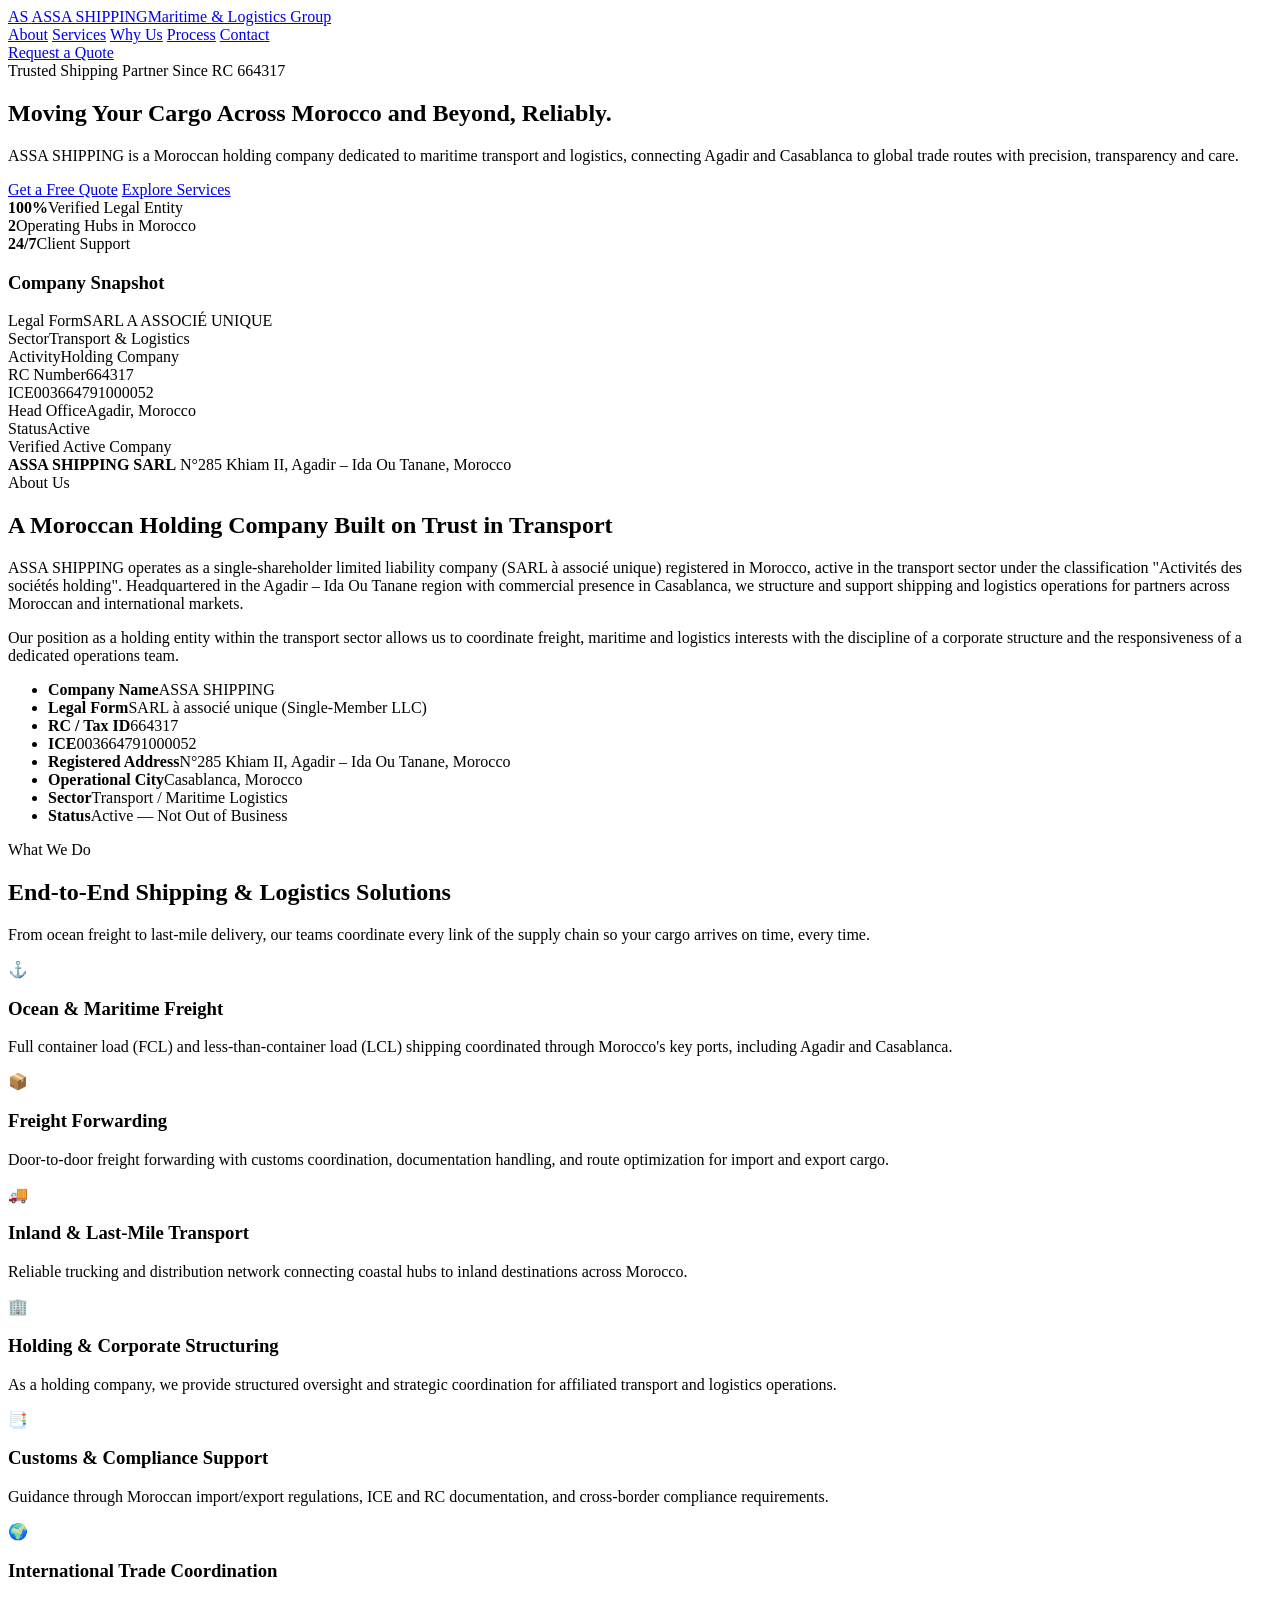
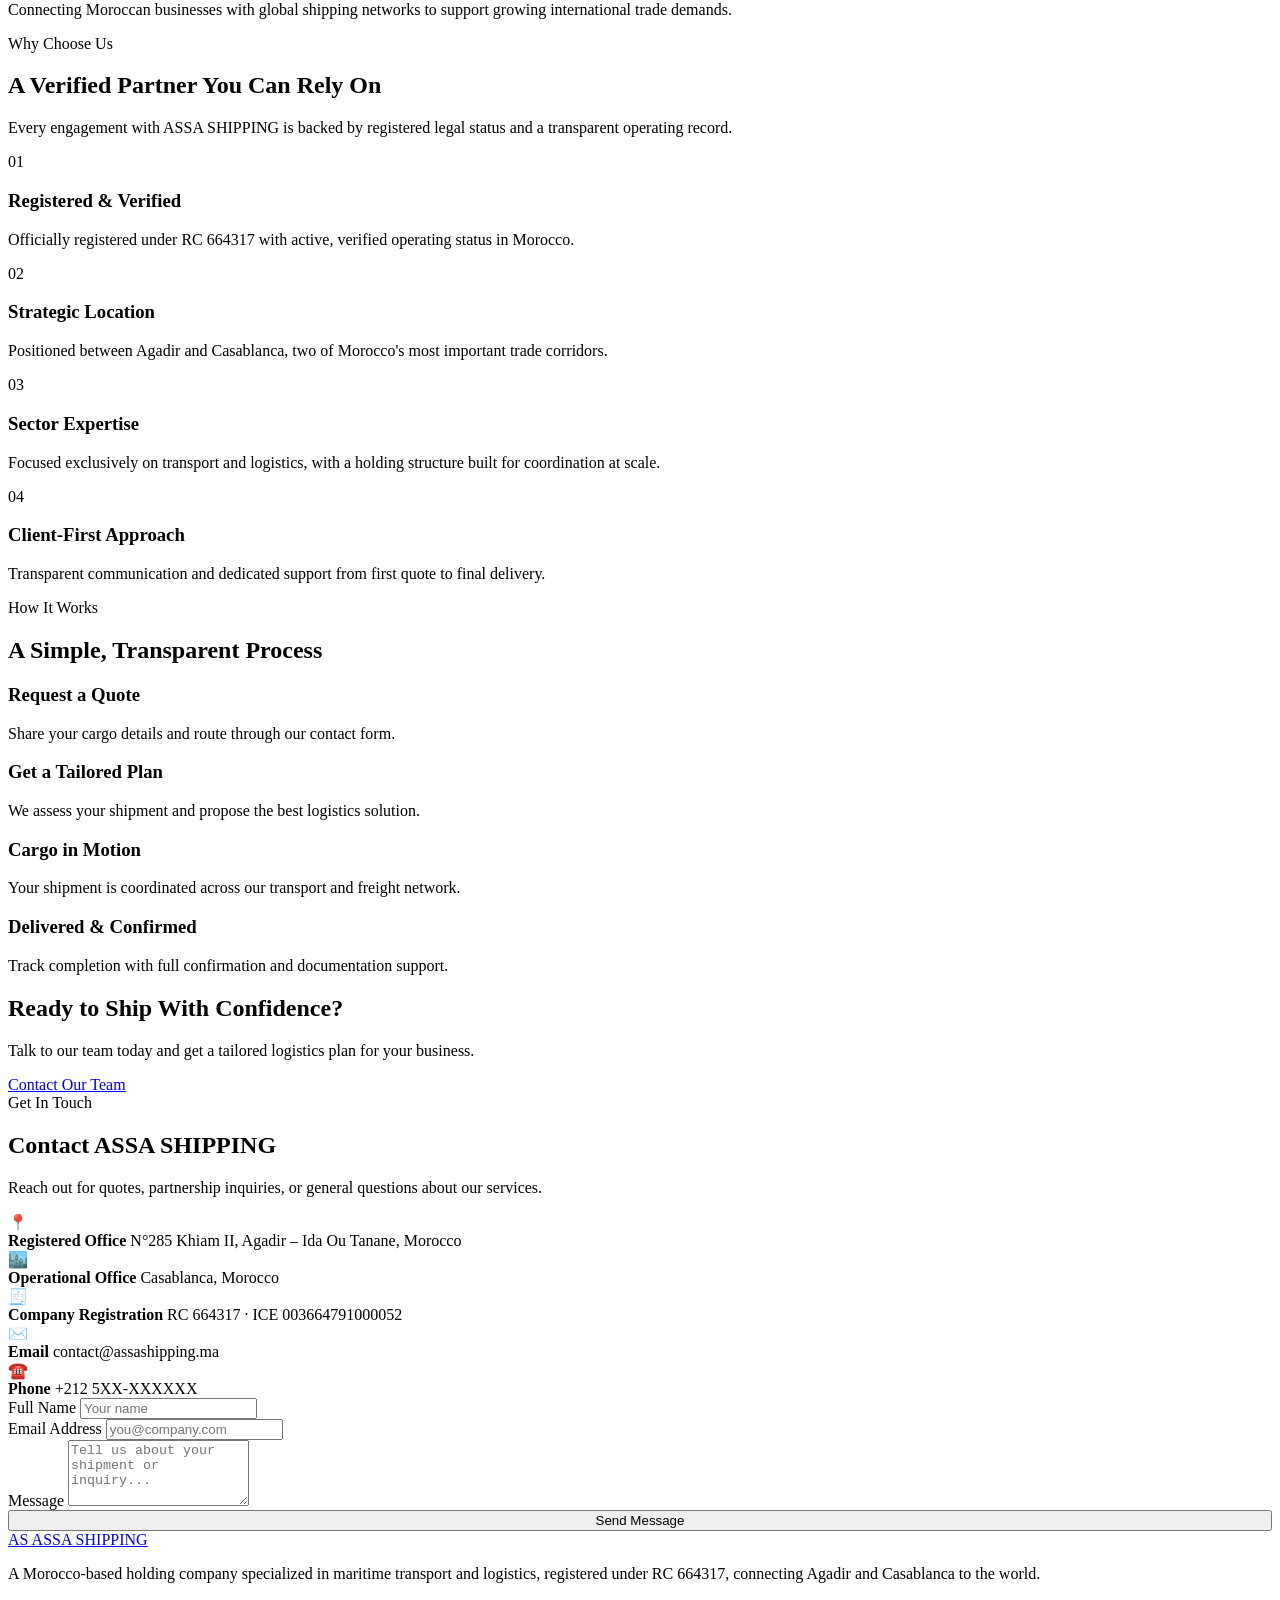
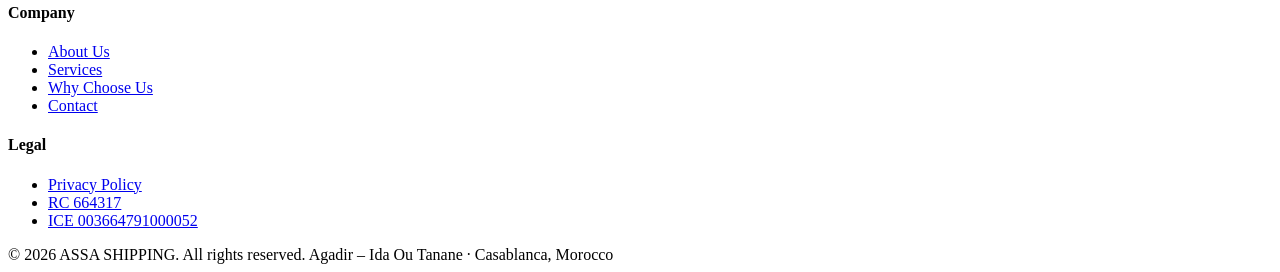
==== index.html @ fa7682cf "Add files via upload" ====
<!doctype html>
<html lang="en">
<head>
<meta charset="UTF-8" />
<meta name="viewport" content="width=device-width, initial-scale=1.0" />
<title>ASSA SHIPPING | Maritime Freight &amp; Logistics, Morocco</title>
<meta name="description" content="ASSA SHIPPING is a Morocco-based holding company specialized in shipping, freight forwarding and logistics, operating from Agadir and Casablanca." />
<link rel="stylesheet" href="css/style.css" />
</head>
<body>

<header class="site-header">
  <div class="wrap">
    <a href="index.html" class="brand">
      <span class="brand-mark">AS</span>
      <span class="brand-name">ASSA SHIPPING<span>Maritime &amp; Logistics Group</span></span>
    </a>
    <nav class="main-nav">
      <a href="#about">About</a>
      <a href="#services">Services</a>
      <a href="#why">Why Us</a>
      <a href="#process">Process</a>
      <a href="#contact">Contact</a>
    </nav>
    <a href="#contact" class="btn btn-primary">Request a Quote</a>
  </div>
</header>

<section class="hero">
  <div class="wrap">
    <div class="hero-copy">
      <span class="eyebrow">Trusted Shipping Partner Since RC 664317</span>
      <h1>Moving Your Cargo Across Morocco and Beyond, Reliably.</h1>
      <p class="lead">ASSA SHIPPING is a Moroccan holding company dedicated to maritime transport and logistics, connecting Agadir and Casablanca to global trade routes with precision, transparency and care.</p>
      <div class="hero-actions">
        <a href="#contact" class="btn btn-primary">Get a Free Quote</a>
        <a href="#services" class="btn btn-ghost">Explore Services</a>
      </div>
      <div class="hero-stats">
        <div class="stat"><b>100%</b><span>Verified Legal Entity</span></div>
        <div class="stat"><b>2</b><span>Operating Hubs in Morocco</span></div>
        <div class="stat"><b>24/7</b><span>Client Support</span></div>
      </div>
    </div>
    <div class="hero-panel">
      <h3>Company Snapshot</h3>
      <div class="panel-row"><span>Legal Form</span><span>SARL A ASSOCIÉ UNIQUE</span></div>
      <div class="panel-row"><span>Sector</span><span>Transport &amp; Logistics</span></div>
      <div class="panel-row"><span>Activity</span><span>Holding Company</span></div>
      <div class="panel-row"><span>RC Number</span><span>664317</span></div>
      <div class="panel-row"><span>ICE</span><span>003664791000052</span></div>
      <div class="panel-row"><span>Head Office</span><span>Agadir, Morocco</span></div>
      <div class="panel-row"><span>Status</span><span>Active</span></div>
      <span class="badge-verified">Verified Active Company</span>
    </div>
  </div>
</section>

<section id="about" class="bg-tint">
  <div class="wrap">
    <div class="about-grid">
      <div class="about-visual">
        <div class="about-visual-card">
          <b>ASSA SHIPPING SARL</b>
          <span>N°285 Khiam II, Agadir – Ida Ou Tanane, Morocco</span>
        </div>
      </div>
      <div>
        <span class="eyebrow">About Us</span>
        <h2>A Moroccan Holding Company Built on Trust in Transport</h2>
        <p>ASSA SHIPPING operates as a single-shareholder limited liability company (SARL à associé unique) registered in Morocco, active in the transport sector under the classification "Activités des sociétés holding". Headquartered in the Agadir – Ida Ou Tanane region with commercial presence in Casablanca, we structure and support shipping and logistics operations for partners across Moroccan and international markets.</p>
        <p>Our position as a holding entity within the transport sector allows us to coordinate freight, maritime and logistics interests with the discipline of a corporate structure and the responsiveness of a dedicated operations team.</p>
        <ul class="info-list">
          <li><b>Company Name</b><span>ASSA SHIPPING</span></li>
          <li><b>Legal Form</b><span>SARL à associé unique (Single-Member LLC)</span></li>
          <li><b>RC / Tax ID</b><span>664317</span></li>
          <li><b>ICE</b><span>003664791000052</span></li>
          <li><b>Registered Address</b><span>N°285 Khiam II, Agadir – Ida Ou Tanane, Morocco</span></li>
          <li><b>Operational City</b><span>Casablanca, Morocco</span></li>
          <li><b>Sector</b><span>Transport / Maritime Logistics</span></li>
          <li><b>Status</b><span>Active — Not Out of Business</span></li>
        </ul>
      </div>
    </div>
  </div>
</section>

<section id="services">
  <div class="wrap">
    <div class="section-head center">
      <span class="eyebrow">What We Do</span>
      <h2>End-to-End Shipping &amp; Logistics Solutions</h2>
      <p>From ocean freight to last-mile delivery, our teams coordinate every link of the supply chain so your cargo arrives on time, every time.</p>
    </div>
    <div class="card-grid">
      <div class="service-card">
        <div class="service-icon">⚓</div>
        <h3>Ocean &amp; Maritime Freight</h3>
        <p>Full container load (FCL) and less-than-container load (LCL) shipping coordinated through Morocco's key ports, including Agadir and Casablanca.</p>
      </div>
      <div class="service-card">
        <div class="service-icon">📦</div>
        <h3>Freight Forwarding</h3>
        <p>Door-to-door freight forwarding with customs coordination, documentation handling, and route optimization for import and export cargo.</p>
      </div>
      <div class="service-card">
        <div class="service-icon">🚚</div>
        <h3>Inland &amp; Last-Mile Transport</h3>
        <p>Reliable trucking and distribution network connecting coastal hubs to inland destinations across Morocco.</p>
      </div>
      <div class="service-card">
        <div class="service-icon">🏢</div>
        <h3>Holding &amp; Corporate Structuring</h3>
        <p>As a holding company, we provide structured oversight and strategic coordination for affiliated transport and logistics operations.</p>
      </div>
      <div class="service-card">
        <div class="service-icon">📑</div>
        <h3>Customs &amp; Compliance Support</h3>
        <p>Guidance through Moroccan import/export regulations, ICE and RC documentation, and cross-border compliance requirements.</p>
      </div>
      <div class="service-card">
        <div class="service-icon">🌍</div>
        <h3>International Trade Coordination</h3>
        <p>Connecting Moroccan businesses with global shipping networks to support growing international trade demands.</p>
      </div>
    </div>
  </div>
</section>

<section id="why" class="bg-navy">
  <div class="wrap">
    <div class="section-head">
      <span class="eyebrow">Why Choose Us</span>
      <h2>A Verified Partner You Can Rely On</h2>
      <p>Every engagement with ASSA SHIPPING is backed by registered legal status and a transparent operating record.</p>
    </div>
    <div class="why-grid">
      <div class="why-item">
        <div class="num">01</div>
        <h3>Registered &amp; Verified</h3>
        <p>Officially registered under RC 664317 with active, verified operating status in Morocco.</p>
      </div>
      <div class="why-item">
        <div class="num">02</div>
        <h3>Strategic Location</h3>
        <p>Positioned between Agadir and Casablanca, two of Morocco's most important trade corridors.</p>
      </div>
      <div class="why-item">
        <div class="num">03</div>
        <h3>Sector Expertise</h3>
        <p>Focused exclusively on transport and logistics, with a holding structure built for coordination at scale.</p>
      </div>
      <div class="why-item">
        <div class="num">04</div>
        <h3>Client-First Approach</h3>
        <p>Transparent communication and dedicated support from first quote to final delivery.</p>
      </div>
    </div>
  </div>
</section>

<section id="process" class="bg-tint">
  <div class="wrap">
    <div class="section-head center">
      <span class="eyebrow">How It Works</span>
      <h2>A Simple, Transparent Process</h2>
    </div>
    <div class="process-steps">
      <div class="process-step" data-step="1">
        <h3>Request a Quote</h3>
        <p>Share your cargo details and route through our contact form.</p>
      </div>
      <div class="process-step" data-step="2">
        <h3>Get a Tailored Plan</h3>
        <p>We assess your shipment and propose the best logistics solution.</p>
      </div>
      <div class="process-step" data-step="3">
        <h3>Cargo in Motion</h3>
        <p>Your shipment is coordinated across our transport and freight network.</p>
      </div>
      <div class="process-step" data-step="4">
        <h3>Delivered &amp; Confirmed</h3>
        <p>Track completion with full confirmation and documentation support.</p>
      </div>
    </div>
  </div>
</section>

<section id="cta-section">
  <div class="wrap">
    <div class="cta">
      <div>
        <h2>Ready to Ship With Confidence?</h2>
        <p>Talk to our team today and get a tailored logistics plan for your business.</p>
      </div>
      <a href="#contact" class="btn btn-primary">Contact Our Team</a>
    </div>
  </div>
</section>

<section id="contact">
  <div class="wrap">
    <div class="section-head center">
      <span class="eyebrow">Get In Touch</span>
      <h2>Contact ASSA SHIPPING</h2>
      <p>Reach out for quotes, partnership inquiries, or general questions about our services.</p>
    </div>
    <div class="contact-grid">
      <div class="contact-card">
        <div class="contact-row">
          <div class="icon">📍</div>
          <div>
            <b>Registered Office</b>
            <span>N°285 Khiam II, Agadir – Ida Ou Tanane, Morocco</span>
          </div>
        </div>
        <div class="contact-row">
          <div class="icon">🏙️</div>
          <div>
            <b>Operational Office</b>
            <span>Casablanca, Morocco</span>
          </div>
        </div>
        <div class="contact-row">
          <div class="icon">🧾</div>
          <div>
            <b>Company Registration</b>
            <span>RC 664317 · ICE 003664791000052</span>
          </div>
        </div>
        <div class="contact-row">
          <div class="icon">✉️</div>
          <div>
            <b>Email</b>
            <span>contact@assashipping.ma</span>
          </div>
        </div>
        <div class="contact-row">
          <div class="icon">☎️</div>
          <div>
            <b>Phone</b>
            <span>+212 5XX-XXXXXX</span>
          </div>
        </div>
      </div>
      <div class="contact-card">
        <form action="#" method="post">
          <div class="form-field">
            <label for="name">Full Name</label>
            <input type="text" id="name" name="name" placeholder="Your name" required />
          </div>
          <div class="form-field">
            <label for="email">Email Address</label>
            <input type="email" id="email" name="email" placeholder="you@company.com" required />
          </div>
          <div class="form-field">
            <label for="message">Message</label>
            <textarea id="message" name="message" rows="4" placeholder="Tell us about your shipment or inquiry..." required></textarea>
          </div>
          <button type="submit" class="btn btn-primary" style="width:100%;">Send Message</button>
        </form>
      </div>
    </div>
  </div>
</section>

<footer class="site-footer">
  <div class="wrap">
    <div class="footer-grid">
      <div class="footer-brand">
        <a href="index.html" class="brand" style="margin-bottom:16px;">
          <span class="brand-mark">AS</span>
          <span class="brand-name">ASSA SHIPPING</span>
        </a>
        <p>A Morocco-based holding company specialized in maritime transport and logistics, registered under RC 664317, connecting Agadir and Casablanca to the world.</p>
      </div>
      <div class="footer-col">
        <h4>Company</h4>
        <ul>
          <li><a href="index.html#about">About Us</a></li>
          <li><a href="index.html#services">Services</a></li>
          <li><a href="index.html#why">Why Choose Us</a></li>
          <li><a href="index.html#contact">Contact</a></li>
        </ul>
      </div>
      <div class="footer-col">
        <h4>Legal</h4>
        <ul>
          <li><a href="privacy-policy.html">Privacy Policy</a></li>
          <li><a href="index.html#contact">RC 664317</a></li>
          <li><a href="index.html#contact">ICE 003664791000052</a></li>
        </ul>
      </div>
    </div>
    <div class="footer-bottom">
      <span>&copy; 2026 ASSA SHIPPING. All rights reserved.</span>
      <span>Agadir – Ida Ou Tanane · Casablanca, Morocco</span>
    </div>
  </div>
</footer>

</body>
</html>
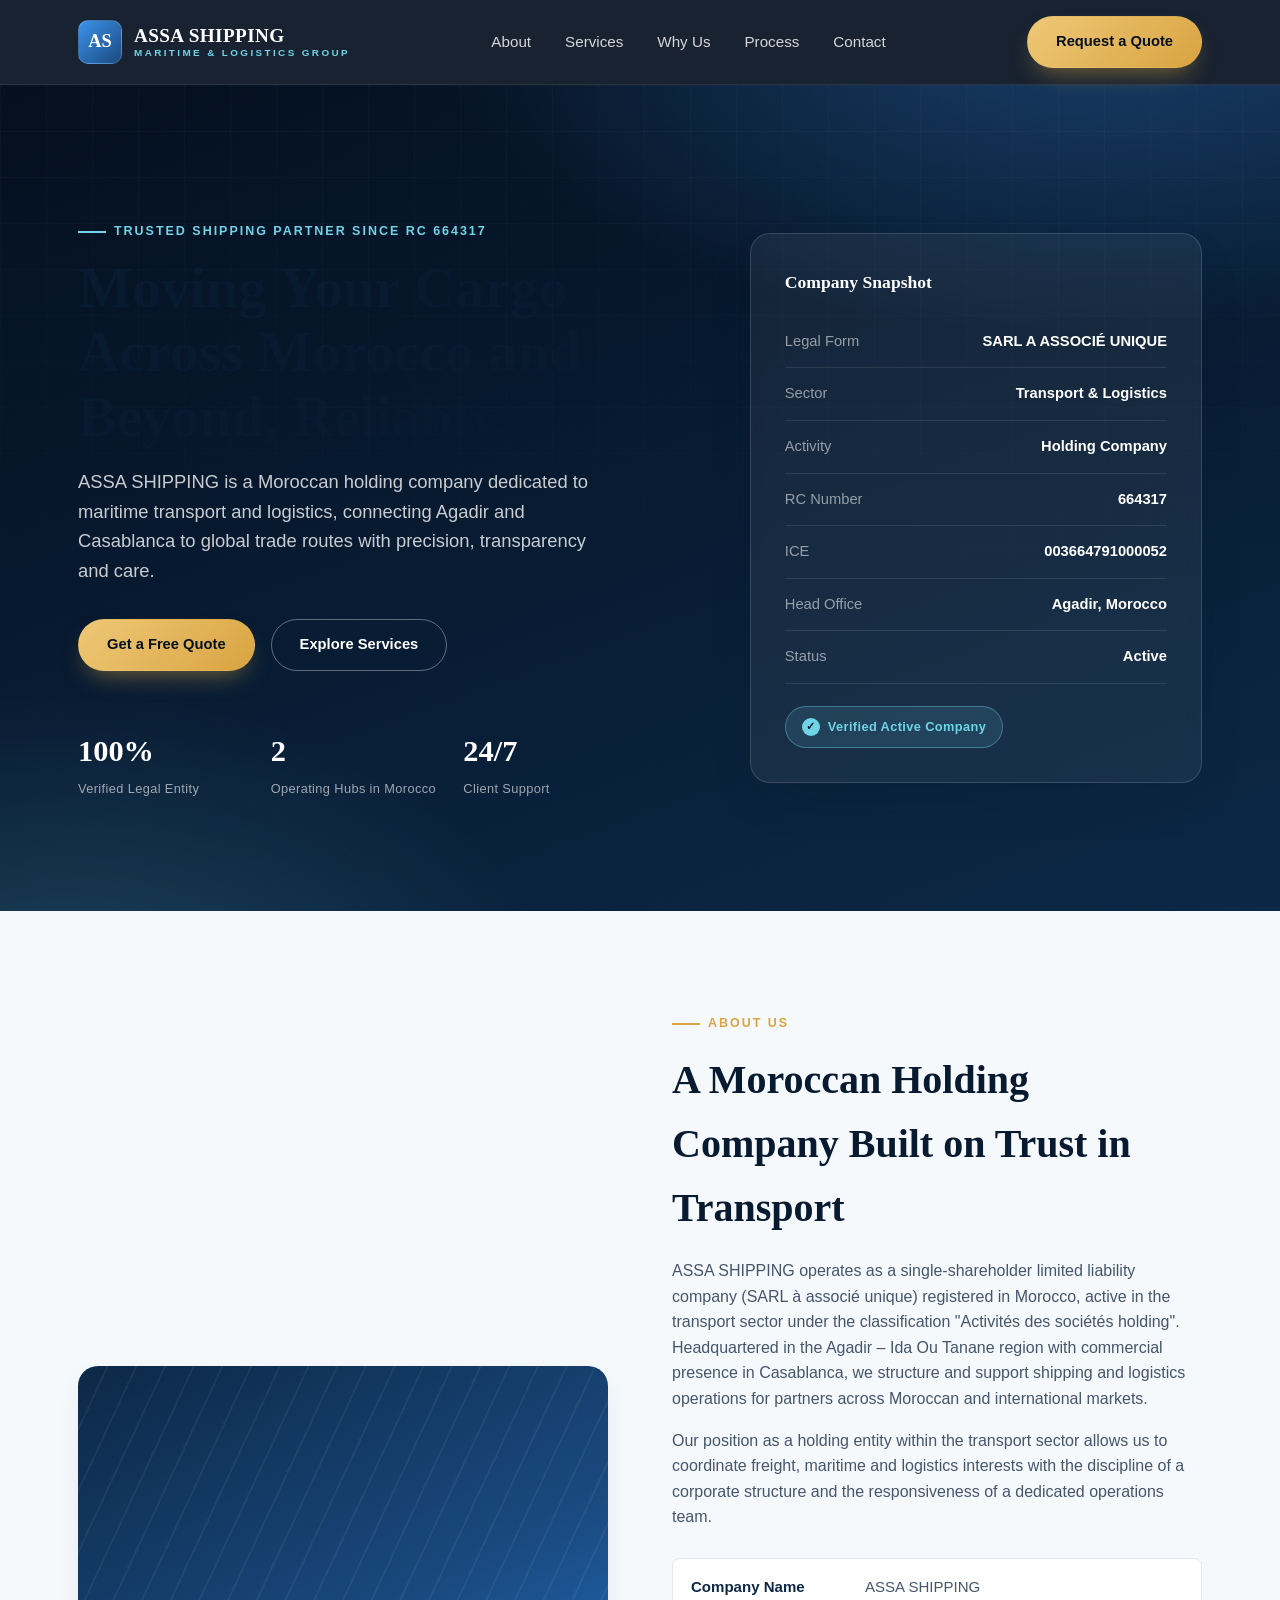
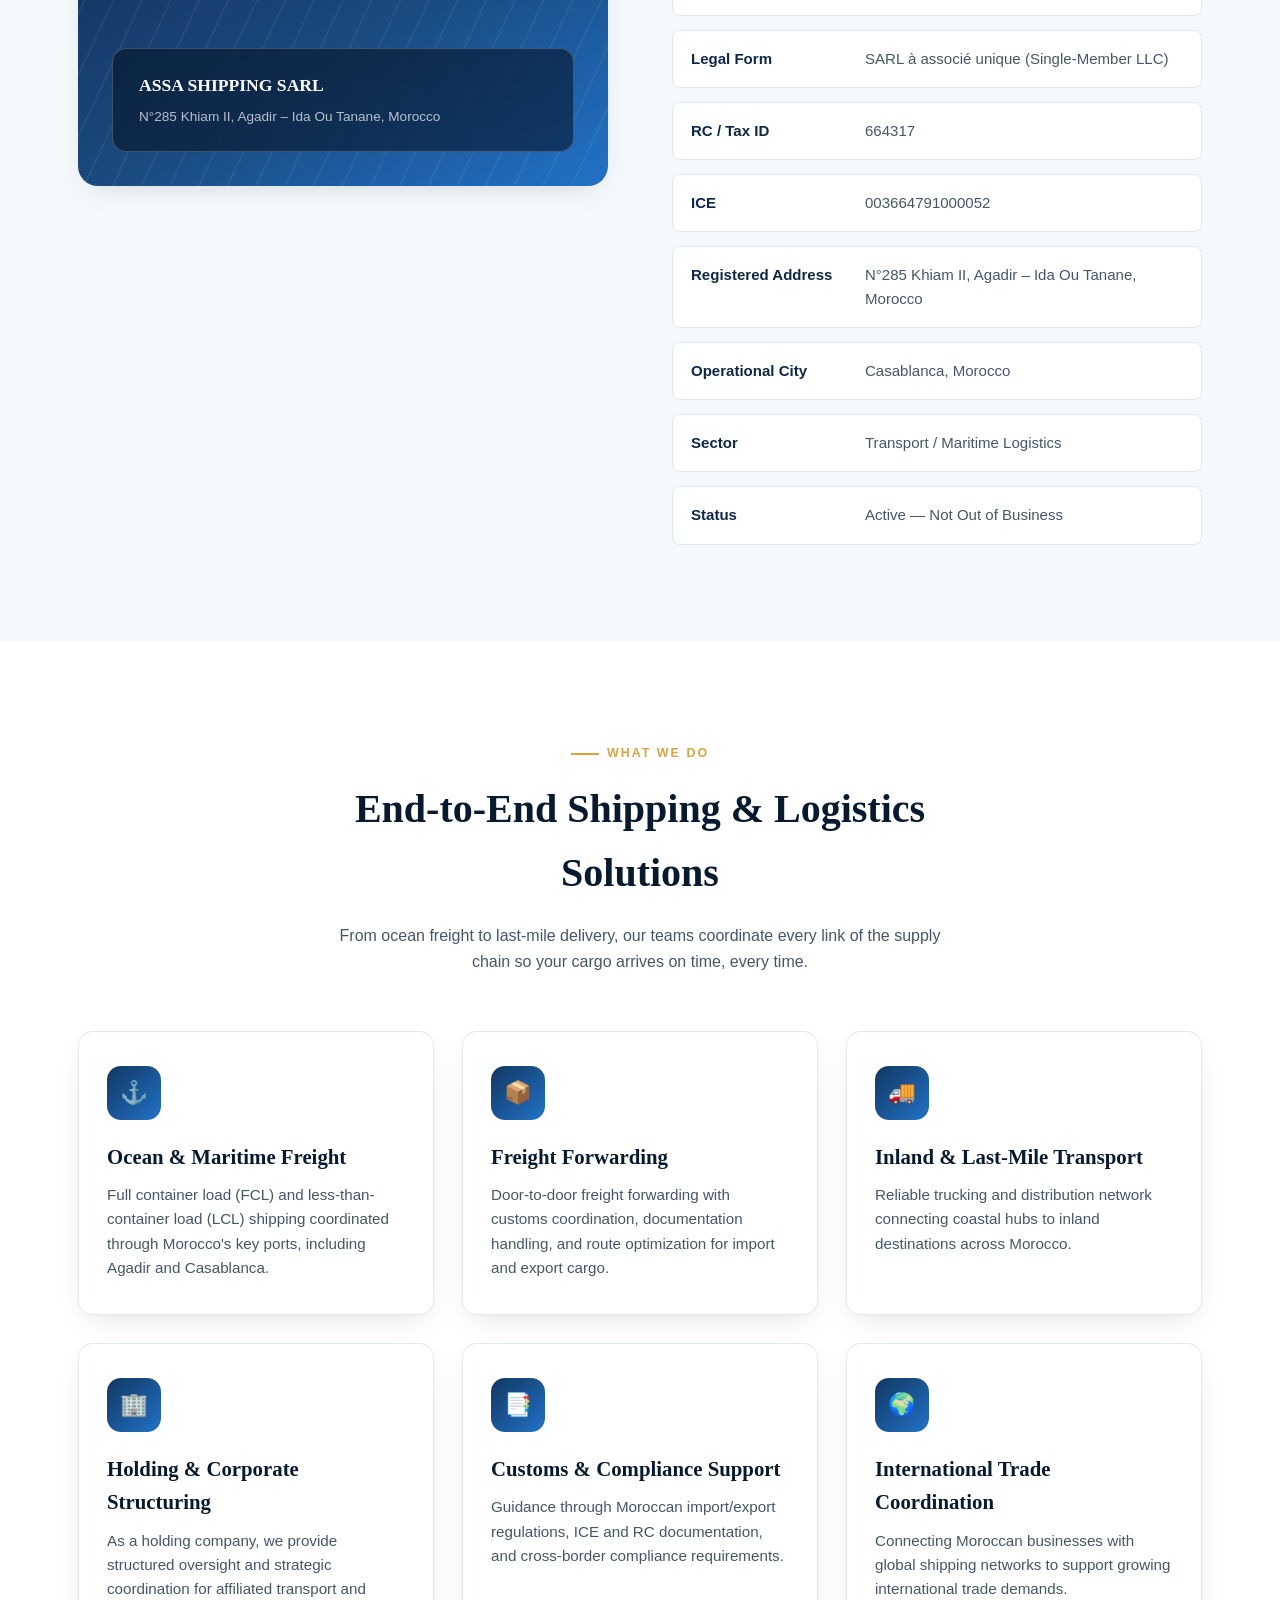
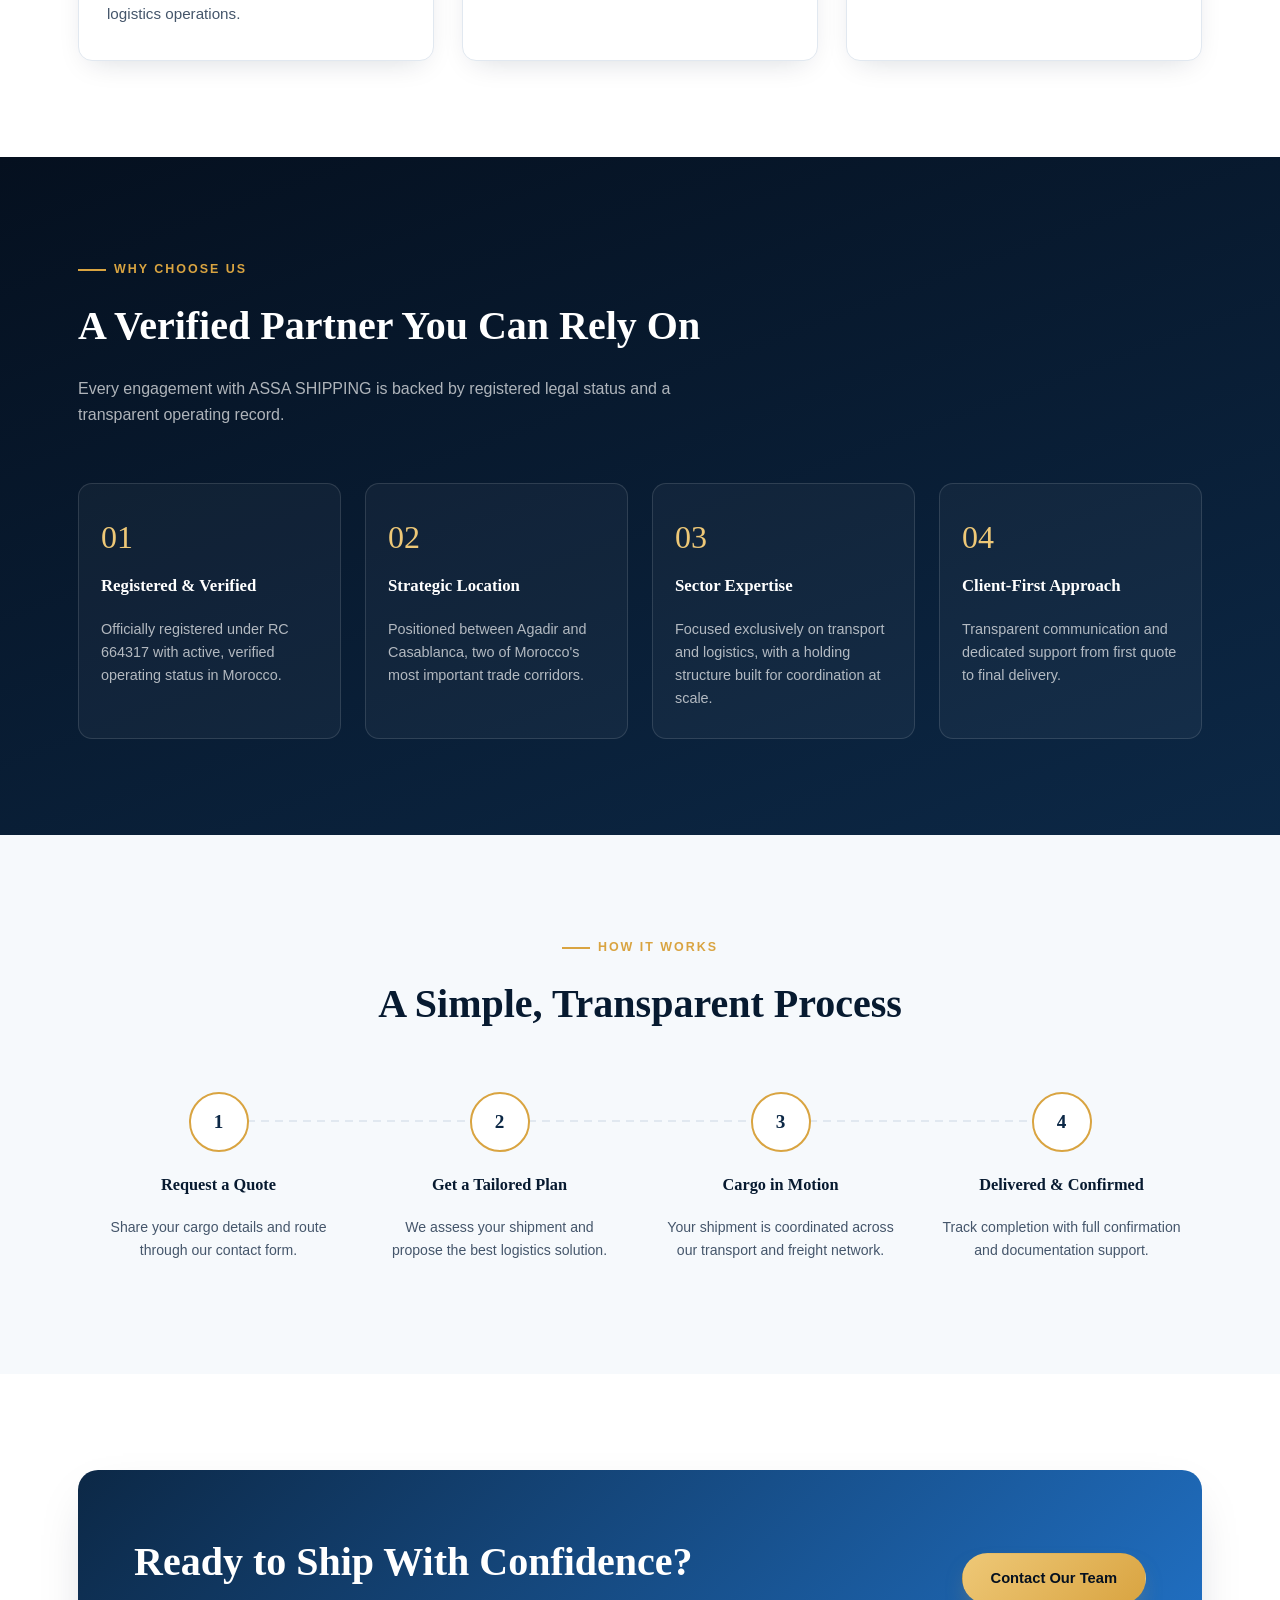
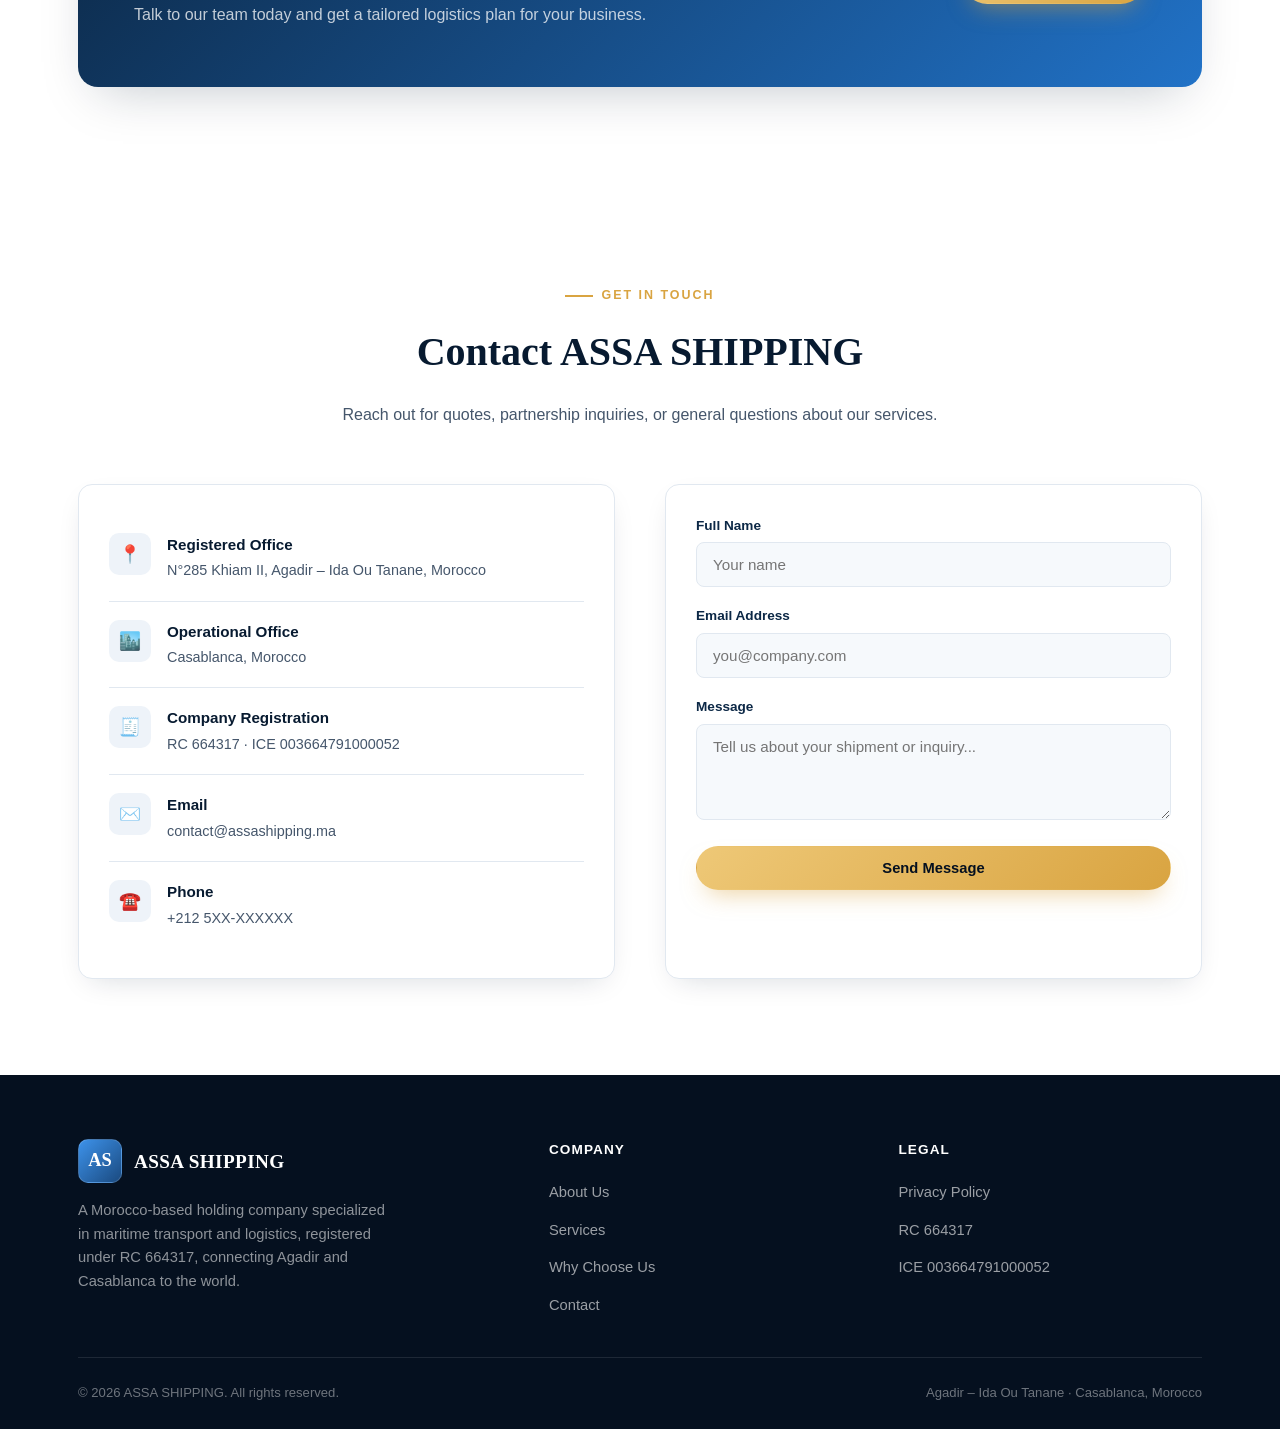
==== commit a2450a15: "Update index.html" ====
--- a/index.html
+++ b/index.html
@@ -5,7 +5,7 @@
 <meta name="viewport" content="width=device-width, initial-scale=1.0" />
 <title>ASSA SHIPPING | Maritime Freight &amp; Logistics, Morocco</title>
 <meta name="description" content="ASSA SHIPPING is a Morocco-based holding company specialized in shipping, freight forwarding and logistics, operating from Agadir and Casablanca." />
-<link rel="stylesheet" href="css/style.css" />
+<link rel="stylesheet" href="style.css" />
 </head>
 <body>
 
--- a/style.css
+++ b/style.css
@@ -0,0 +1,708 @@
+:root {
+  --navy-950: #05101f;
+  --navy-900: #071a30;
+  --navy-800: #0c2846;
+  --navy-700: #123761;
+  --navy-600: #1a4a80;
+  --blue-500: #2172c7;
+  --blue-400: #3d92ea;
+  --cyan-300: #6fd4e8;
+  --gold-400: #d9a441;
+  --gold-300: #eec877;
+  --ink-900: #0a1420;
+  --ink-600: #45566b;
+  --ink-400: #7488a0;
+  --paper-0: #ffffff;
+  --paper-50: #f6f9fc;
+  --paper-100: #eef3f9;
+  --line: #e1e8f0;
+  --radius-lg: 20px;
+  --radius-md: 14px;
+  --radius-sm: 8px;
+  --shadow-soft: 0 20px 50px -20px rgba(7, 26, 48, 0.25);
+  --shadow-card: 0 10px 30px -12px rgba(7, 26, 48, 0.18);
+  --container: 1180px;
+}
+
+* { box-sizing: border-box; }
+
+html { scroll-behavior: smooth; }
+
+body {
+  margin: 0;
+  font-family: 'Segoe UI', 'Helvetica Neue', Arial, sans-serif;
+  color: var(--ink-900);
+  background: var(--paper-0);
+  line-height: 1.6;
+  -webkit-font-smoothing: antialiased;
+}
+
+img { max-width: 100%; display: block; }
+
+a { color: inherit; text-decoration: none; }
+
+.wrap {
+  max-width: var(--container);
+  margin: 0 auto;
+  padding: 0 28px;
+}
+
+section { padding: 96px 0; }
+
+h1, h2, h3, h4 { font-family: 'Georgia', 'Times New Roman', serif; margin: 0 0 18px; color: var(--navy-900); font-weight: 700; }
+
+h1 { font-size: clamp(2.4rem, 5vw, 3.6rem); line-height: 1.12; }
+h2 { font-size: clamp(1.8rem, 3.2vw, 2.5rem); }
+h3 { font-size: 1.3rem; }
+
+p { margin: 0 0 16px; color: var(--ink-600); }
+
+.eyebrow {
+  display: inline-flex;
+  align-items: center;
+  gap: 8px;
+  font-size: 0.78rem;
+  letter-spacing: 0.16em;
+  text-transform: uppercase;
+  font-weight: 700;
+  color: var(--gold-400);
+  margin-bottom: 14px;
+}
+
+.eyebrow::before {
+  content: "";
+  width: 28px;
+  height: 2px;
+  background: var(--gold-400);
+  display: inline-block;
+}
+
+/* ---------- Header ---------- */
+
+.site-header {
+  position: sticky;
+  top: 0;
+  z-index: 100;
+  background: rgba(5, 16, 31, 0.92);
+  backdrop-filter: blur(10px);
+  border-bottom: 1px solid rgba(255,255,255,0.08);
+}
+
+.site-header .wrap {
+  display: flex;
+  align-items: center;
+  justify-content: space-between;
+  height: 84px;
+}
+
+.brand {
+  display: flex;
+  align-items: center;
+  gap: 12px;
+  color: var(--paper-0);
+}
+
+.brand-mark {
+  width: 44px;
+  height: 44px;
+  border-radius: 10px;
+  background: linear-gradient(135deg, var(--blue-400), var(--navy-600));
+  display: flex;
+  align-items: center;
+  justify-content: center;
+  color: var(--paper-0);
+  font-family: Georgia, serif;
+  font-weight: 700;
+  font-size: 1.15rem;
+  border: 1px solid rgba(255,255,255,0.15);
+}
+
+.brand-name {
+  font-family: Georgia, serif;
+  font-size: 1.2rem;
+  font-weight: 700;
+  letter-spacing: 0.02em;
+  line-height: 1.1;
+}
+
+.brand-name span {
+  display: block;
+  font-family: 'Segoe UI', sans-serif;
+  font-size: 0.62rem;
+  letter-spacing: 0.24em;
+  text-transform: uppercase;
+  color: var(--cyan-300);
+  font-weight: 600;
+  margin-top: 2px;
+}
+
+nav.main-nav {
+  display: flex;
+  align-items: center;
+  gap: 34px;
+}
+
+nav.main-nav a {
+  color: rgba(255,255,255,0.82);
+  font-size: 0.95rem;
+  font-weight: 500;
+  transition: color 0.2s ease;
+}
+
+nav.main-nav a:hover { color: var(--paper-0); }
+
+.btn {
+  display: inline-flex;
+  align-items: center;
+  justify-content: center;
+  gap: 8px;
+  padding: 13px 28px;
+  border-radius: 999px;
+  font-weight: 600;
+  font-size: 0.92rem;
+  border: 1px solid transparent;
+  cursor: pointer;
+  transition: transform 0.2s ease, box-shadow 0.2s ease, background 0.2s ease;
+  white-space: nowrap;
+}
+
+.btn-primary {
+  background: linear-gradient(135deg, var(--gold-300), var(--gold-400));
+  color: var(--navy-950);
+  box-shadow: 0 12px 24px -10px rgba(217, 164, 65, 0.55);
+}
+
+.btn-primary:hover { transform: translateY(-2px); box-shadow: 0 16px 30px -10px rgba(217, 164, 65, 0.65); }
+
+.btn-ghost {
+  background: transparent;
+  border-color: rgba(255,255,255,0.35);
+  color: var(--paper-0);
+}
+
+.btn-ghost:hover { background: rgba(255,255,255,0.08); }
+
+.btn-outline-navy {
+  background: transparent;
+  border-color: var(--navy-700);
+  color: var(--navy-800);
+}
+.btn-outline-navy:hover { background: var(--navy-800); color: var(--paper-0); }
+
+/* ---------- Hero ---------- */
+
+.hero {
+  position: relative;
+  padding: 130px 0 110px;
+  background:
+    radial-gradient(1100px 550px at 85% -10%, rgba(61,146,234,0.35), transparent 60%),
+    radial-gradient(800px 500px at 5% 110%, rgba(111,212,232,0.18), transparent 60%),
+    linear-gradient(160deg, var(--navy-950) 0%, var(--navy-900) 45%, var(--navy-800) 100%);
+  color: var(--paper-0);
+  overflow: hidden;
+}
+
+.hero::after {
+  content: "";
+  position: absolute;
+  inset: 0;
+  background-image:
+    linear-gradient(rgba(255,255,255,0.035) 1px, transparent 1px),
+    linear-gradient(90deg, rgba(255,255,255,0.035) 1px, transparent 1px);
+  background-size: 46px 46px;
+  mask-image: linear-gradient(180deg, rgba(0,0,0,0.7), transparent 75%);
+  pointer-events: none;
+}
+
+.hero .wrap {
+  position: relative;
+  display: grid;
+  grid-template-columns: 1.15fr 0.85fr;
+  gap: 60px;
+  align-items: center;
+}
+
+.hero-copy .eyebrow { color: var(--cyan-300); }
+.hero-copy .eyebrow::before { background: var(--cyan-300); }
+
+.hero-copy p.lead {
+  font-size: 1.15rem;
+  color: rgba(255,255,255,0.78);
+  max-width: 540px;
+}
+
+.hero-actions {
+  display: flex;
+  gap: 16px;
+  margin-top: 34px;
+  flex-wrap: wrap;
+}
+
+.hero-stats {
+  display: grid;
+  grid-template-columns: repeat(3, 1fr);
+  gap: 18px;
+  margin-top: 56px;
+  max-width: 560px;
+}
+
+.stat b {
+  display: block;
+  font-family: Georgia, serif;
+  font-size: 1.9rem;
+  color: var(--paper-0);
+}
+
+.stat span {
+  font-size: 0.8rem;
+  color: rgba(255,255,255,0.6);
+  letter-spacing: 0.03em;
+}
+
+.hero-panel {
+  background: rgba(255,255,255,0.06);
+  border: 1px solid rgba(255,255,255,0.14);
+  border-radius: var(--radius-lg);
+  padding: 34px;
+  backdrop-filter: blur(6px);
+  box-shadow: var(--shadow-soft);
+}
+
+.hero-panel h3 {
+  color: var(--paper-0);
+  font-size: 1.1rem;
+  margin-bottom: 20px;
+}
+
+.panel-row {
+  display: flex;
+  justify-content: space-between;
+  padding: 14px 0;
+  border-bottom: 1px solid rgba(255,255,255,0.1);
+  font-size: 0.92rem;
+}
+
+.panel-row:last-child { border-bottom: none; }
+.panel-row span:first-child { color: rgba(255,255,255,0.55); }
+.panel-row span:last-child { color: var(--paper-0); font-weight: 600; text-align: right; }
+
+.badge-verified {
+  display: inline-flex;
+  align-items: center;
+  gap: 8px;
+  margin-top: 22px;
+  padding: 10px 16px;
+  border-radius: 999px;
+  background: rgba(111,212,232,0.12);
+  border: 1px solid rgba(111,212,232,0.4);
+  color: var(--cyan-300);
+  font-size: 0.8rem;
+  font-weight: 600;
+  letter-spacing: 0.03em;
+}
+
+.badge-verified::before {
+  content: "✓";
+  display: inline-flex;
+  align-items: center;
+  justify-content: center;
+  width: 18px;
+  height: 18px;
+  border-radius: 50%;
+  background: var(--cyan-300);
+  color: var(--navy-950);
+  font-size: 0.7rem;
+  font-weight: 900;
+}
+
+/* ---------- Section helpers ---------- */
+
+.section-head {
+  max-width: 640px;
+  margin: 0 0 56px;
+}
+
+.section-head.center { margin-left: auto; margin-right: auto; text-align: center; }
+
+.bg-tint { background: var(--paper-50); }
+.bg-navy {
+  background: linear-gradient(160deg, var(--navy-950), var(--navy-800));
+  color: rgba(255,255,255,0.85);
+}
+.bg-navy h2, .bg-navy h3 { color: var(--paper-0); }
+.bg-navy p { color: rgba(255,255,255,0.68); }
+
+/* ---------- About ---------- */
+
+.about-grid {
+  display: grid;
+  grid-template-columns: 1fr 1fr;
+  gap: 64px;
+  align-items: center;
+}
+
+.about-visual {
+  position: relative;
+  border-radius: var(--radius-lg);
+  overflow: hidden;
+  min-height: 420px;
+  background: linear-gradient(150deg, var(--navy-800), var(--navy-600) 60%, var(--blue-500));
+  box-shadow: var(--shadow-card);
+  display: flex;
+  align-items: flex-end;
+  padding: 34px;
+}
+
+.about-visual::before {
+  content: "";
+  position: absolute;
+  inset: 0;
+  background-image: repeating-linear-gradient(115deg, rgba(255,255,255,0.05) 0 2px, transparent 2px 26px);
+}
+
+.about-visual-card {
+  position: relative;
+  background: rgba(5,16,31,0.55);
+  border: 1px solid rgba(255,255,255,0.2);
+  border-radius: var(--radius-md);
+  padding: 22px 26px;
+  color: var(--paper-0);
+  backdrop-filter: blur(4px);
+  width: 100%;
+}
+
+.about-visual-card b { display: block; font-family: Georgia, serif; font-size: 1.1rem; margin-bottom: 4px; }
+.about-visual-card span { font-size: 0.85rem; color: rgba(255,255,255,0.7); }
+
+.info-list {
+  list-style: none;
+  margin: 28px 0 0;
+  padding: 0;
+  display: grid;
+  gap: 14px;
+}
+
+.info-list li {
+  display: flex;
+  gap: 14px;
+  padding: 16px 18px;
+  background: var(--paper-0);
+  border: 1px solid var(--line);
+  border-radius: var(--radius-sm);
+  font-size: 0.94rem;
+}
+
+.info-list b { color: var(--navy-800); min-width: 160px; flex-shrink: 0; }
+.info-list span { color: var(--ink-600); }
+
+/* ---------- Services ---------- */
+
+.card-grid {
+  display: grid;
+  grid-template-columns: repeat(3, 1fr);
+  gap: 28px;
+}
+
+.service-card {
+  background: var(--paper-0);
+  border: 1px solid var(--line);
+  border-radius: var(--radius-md);
+  padding: 34px 28px;
+  box-shadow: var(--shadow-card);
+  transition: transform 0.25s ease, box-shadow 0.25s ease;
+}
+
+.service-card:hover {
+  transform: translateY(-6px);
+  box-shadow: 0 24px 40px -18px rgba(7,26,48,0.28);
+}
+
+.service-icon {
+  width: 54px;
+  height: 54px;
+  border-radius: 14px;
+  background: linear-gradient(135deg, var(--navy-700), var(--blue-500));
+  color: var(--paper-0);
+  display: flex;
+  align-items: center;
+  justify-content: center;
+  margin-bottom: 20px;
+  font-size: 1.4rem;
+}
+
+.service-card h3 { margin-bottom: 10px; }
+.service-card p { margin-bottom: 0; font-size: 0.95rem; }
+
+/* ---------- Why us ---------- */
+
+.why-grid {
+  display: grid;
+  grid-template-columns: repeat(4, 1fr);
+  gap: 24px;
+  margin-top: 10px;
+}
+
+.why-item {
+  padding: 28px 22px;
+  border-radius: var(--radius-md);
+  background: rgba(255,255,255,0.04);
+  border: 1px solid rgba(255,255,255,0.12);
+}
+
+.why-item .num {
+  font-family: Georgia, serif;
+  font-size: 2rem;
+  color: var(--gold-300);
+  margin-bottom: 10px;
+}
+
+.why-item h3 { font-size: 1.05rem; }
+.why-item p { font-size: 0.9rem; margin-bottom: 0; }
+
+/* ---------- Process ---------- */
+
+.process-steps {
+  display: grid;
+  grid-template-columns: repeat(4, 1fr);
+  gap: 0;
+  position: relative;
+}
+
+.process-step {
+  padding: 0 20px;
+  position: relative;
+  text-align: center;
+}
+
+.process-step::before {
+  content: attr(data-step);
+  display: flex;
+  align-items: center;
+  justify-content: center;
+  width: 56px;
+  height: 56px;
+  margin: 0 auto 20px;
+  border-radius: 50%;
+  background: var(--paper-0);
+  border: 2px solid var(--gold-400);
+  color: var(--navy-800);
+  font-family: Georgia, serif;
+  font-weight: 700;
+  font-size: 1.2rem;
+  position: relative;
+  z-index: 2;
+}
+
+.process-step:not(:last-child)::after {
+  content: "";
+  position: absolute;
+  top: 28px;
+  left: 55%;
+  width: 90%;
+  height: 2px;
+  background: repeating-linear-gradient(90deg, var(--line) 0 8px, transparent 8px 14px);
+  z-index: 1;
+}
+
+.process-step h3 { font-size: 1.02rem; }
+.process-step p { font-size: 0.88rem; }
+
+/* ---------- CTA ---------- */
+
+.cta {
+  background: linear-gradient(135deg, var(--navy-800), var(--blue-500));
+  border-radius: var(--radius-lg);
+  padding: 60px 56px;
+  display: flex;
+  align-items: center;
+  justify-content: space-between;
+  gap: 40px;
+  color: var(--paper-0);
+  box-shadow: var(--shadow-soft);
+  flex-wrap: wrap;
+}
+
+.cta h2 { color: var(--paper-0); margin-bottom: 8px; }
+.cta p { color: rgba(255,255,255,0.75); margin-bottom: 0; }
+
+/* ---------- Contact ---------- */
+
+.contact-grid {
+  display: grid;
+  grid-template-columns: 1fr 1fr;
+  gap: 50px;
+}
+
+.contact-card {
+  background: var(--paper-0);
+  border: 1px solid var(--line);
+  border-radius: var(--radius-md);
+  padding: 30px;
+  box-shadow: var(--shadow-card);
+}
+
+.contact-row {
+  display: flex;
+  gap: 16px;
+  padding: 18px 0;
+  border-bottom: 1px solid var(--line);
+}
+.contact-row:last-child { border-bottom: none; }
+
+.contact-row .icon {
+  width: 42px;
+  height: 42px;
+  border-radius: 10px;
+  background: var(--paper-100);
+  display: flex;
+  align-items: center;
+  justify-content: center;
+  color: var(--navy-700);
+  flex-shrink: 0;
+  font-size: 1.1rem;
+}
+
+.contact-row b { display: block; color: var(--navy-900); font-size: 0.95rem; }
+.contact-row span { color: var(--ink-600); font-size: 0.9rem; }
+
+.form-field {
+  margin-bottom: 18px;
+}
+.form-field label {
+  display: block;
+  font-size: 0.85rem;
+  font-weight: 600;
+  color: var(--navy-800);
+  margin-bottom: 6px;
+}
+.form-field input, .form-field textarea {
+  width: 100%;
+  padding: 13px 16px;
+  border-radius: var(--radius-sm);
+  border: 1px solid var(--line);
+  font-family: inherit;
+  font-size: 0.95rem;
+  background: var(--paper-50);
+  transition: border-color 0.2s ease, background 0.2s ease;
+}
+.form-field input:focus, .form-field textarea:focus {
+  outline: none;
+  border-color: var(--blue-400);
+  background: var(--paper-0);
+}
+
+/* ---------- Footer ---------- */
+
+footer.site-footer {
+  background: var(--navy-950);
+  color: rgba(255,255,255,0.6);
+  padding: 64px 0 26px;
+}
+
+.footer-grid {
+  display: grid;
+  grid-template-columns: 1.4fr 1fr 1fr;
+  gap: 46px;
+  padding-bottom: 40px;
+  border-bottom: 1px solid rgba(255,255,255,0.1);
+}
+
+.footer-brand p { color: rgba(255,255,255,0.55); font-size: 0.92rem; max-width: 320px; }
+
+.footer-col h4 {
+  color: var(--paper-0);
+  font-family: 'Segoe UI', sans-serif;
+  font-size: 0.85rem;
+  letter-spacing: 0.08em;
+  text-transform: uppercase;
+  margin-bottom: 18px;
+}
+
+.footer-col ul { list-style: none; padding: 0; margin: 0; display: grid; gap: 12px; }
+.footer-col a { color: rgba(255,255,255,0.6); font-size: 0.92rem; }
+.footer-col a:hover { color: var(--cyan-300); }
+
+.footer-bottom {
+  display: flex;
+  justify-content: space-between;
+  padding-top: 24px;
+  font-size: 0.82rem;
+  color: rgba(255,255,255,0.42);
+  flex-wrap: wrap;
+  gap: 10px;
+}
+
+/* ---------- Legal / privacy page ---------- */
+
+.legal-hero {
+  padding: 150px 0 70px;
+  background: linear-gradient(160deg, var(--navy-950), var(--navy-800));
+  color: var(--paper-0);
+  text-align: center;
+}
+.legal-hero .eyebrow { justify-content: center; color: var(--cyan-300); }
+.legal-hero .eyebrow::before { background: var(--cyan-300); }
+.legal-hero p { color: rgba(255,255,255,0.68); max-width: 560px; margin: 0 auto; }
+
+.legal-body {
+  max-width: 820px;
+  margin: 0 auto;
+  padding: 80px 28px 100px;
+}
+
+.legal-body h2 {
+  margin-top: 46px;
+  padding-top: 20px;
+  border-top: 1px solid var(--line);
+  font-size: 1.4rem;
+}
+.legal-body h2:first-child { border-top: none; margin-top: 0; padding-top: 0; }
+
+.legal-body ul { color: var(--ink-600); padding-left: 20px; }
+.legal-body li { margin-bottom: 8px; }
+
+.legal-toc {
+  background: var(--paper-50);
+  border: 1px solid var(--line);
+  border-radius: var(--radius-md);
+  padding: 26px 30px;
+  margin-bottom: 10px;
+}
+.legal-toc h3 { font-size: 1rem; margin-bottom: 14px; }
+.legal-toc ol { margin: 0; padding-left: 20px; color: var(--ink-600); display: grid; gap: 8px; }
+.legal-toc a { color: var(--blue-500); font-weight: 500; }
+.legal-toc a:hover { text-decoration: underline; }
+
+.updated-tag {
+  display: inline-block;
+  font-size: 0.8rem;
+  color: var(--ink-400);
+  background: var(--paper-100);
+  padding: 6px 14px;
+  border-radius: 999px;
+  margin-bottom: 20px;
+}
+
+/* ---------- Responsive ---------- */
+
+@media (max-width: 980px) {
+  nav.main-nav { display: none; }
+  .hero .wrap { grid-template-columns: 1fr; }
+  .about-grid { grid-template-columns: 1fr; }
+  .card-grid { grid-template-columns: repeat(2, 1fr); }
+  .why-grid { grid-template-columns: repeat(2, 1fr); }
+  .process-steps { grid-template-columns: repeat(2, 1fr); row-gap: 40px; }
+  .process-step::after { display: none; }
+  .contact-grid { grid-template-columns: 1fr; }
+  .footer-grid { grid-template-columns: 1fr 1fr; }
+}
+
+@media (max-width: 620px) {
+  section { padding: 64px 0; }
+  .hero { padding: 110px 0 70px; }
+  .card-grid, .why-grid { grid-template-columns: 1fr; }
+  .cta { flex-direction: column; align-items: flex-start; padding: 40px 28px; }
+  .footer-grid { grid-template-columns: 1fr; }
+  .hero-stats { grid-template-columns: repeat(3, 1fr); }
+  .legal-hero { padding: 130px 0 50px; }
+}
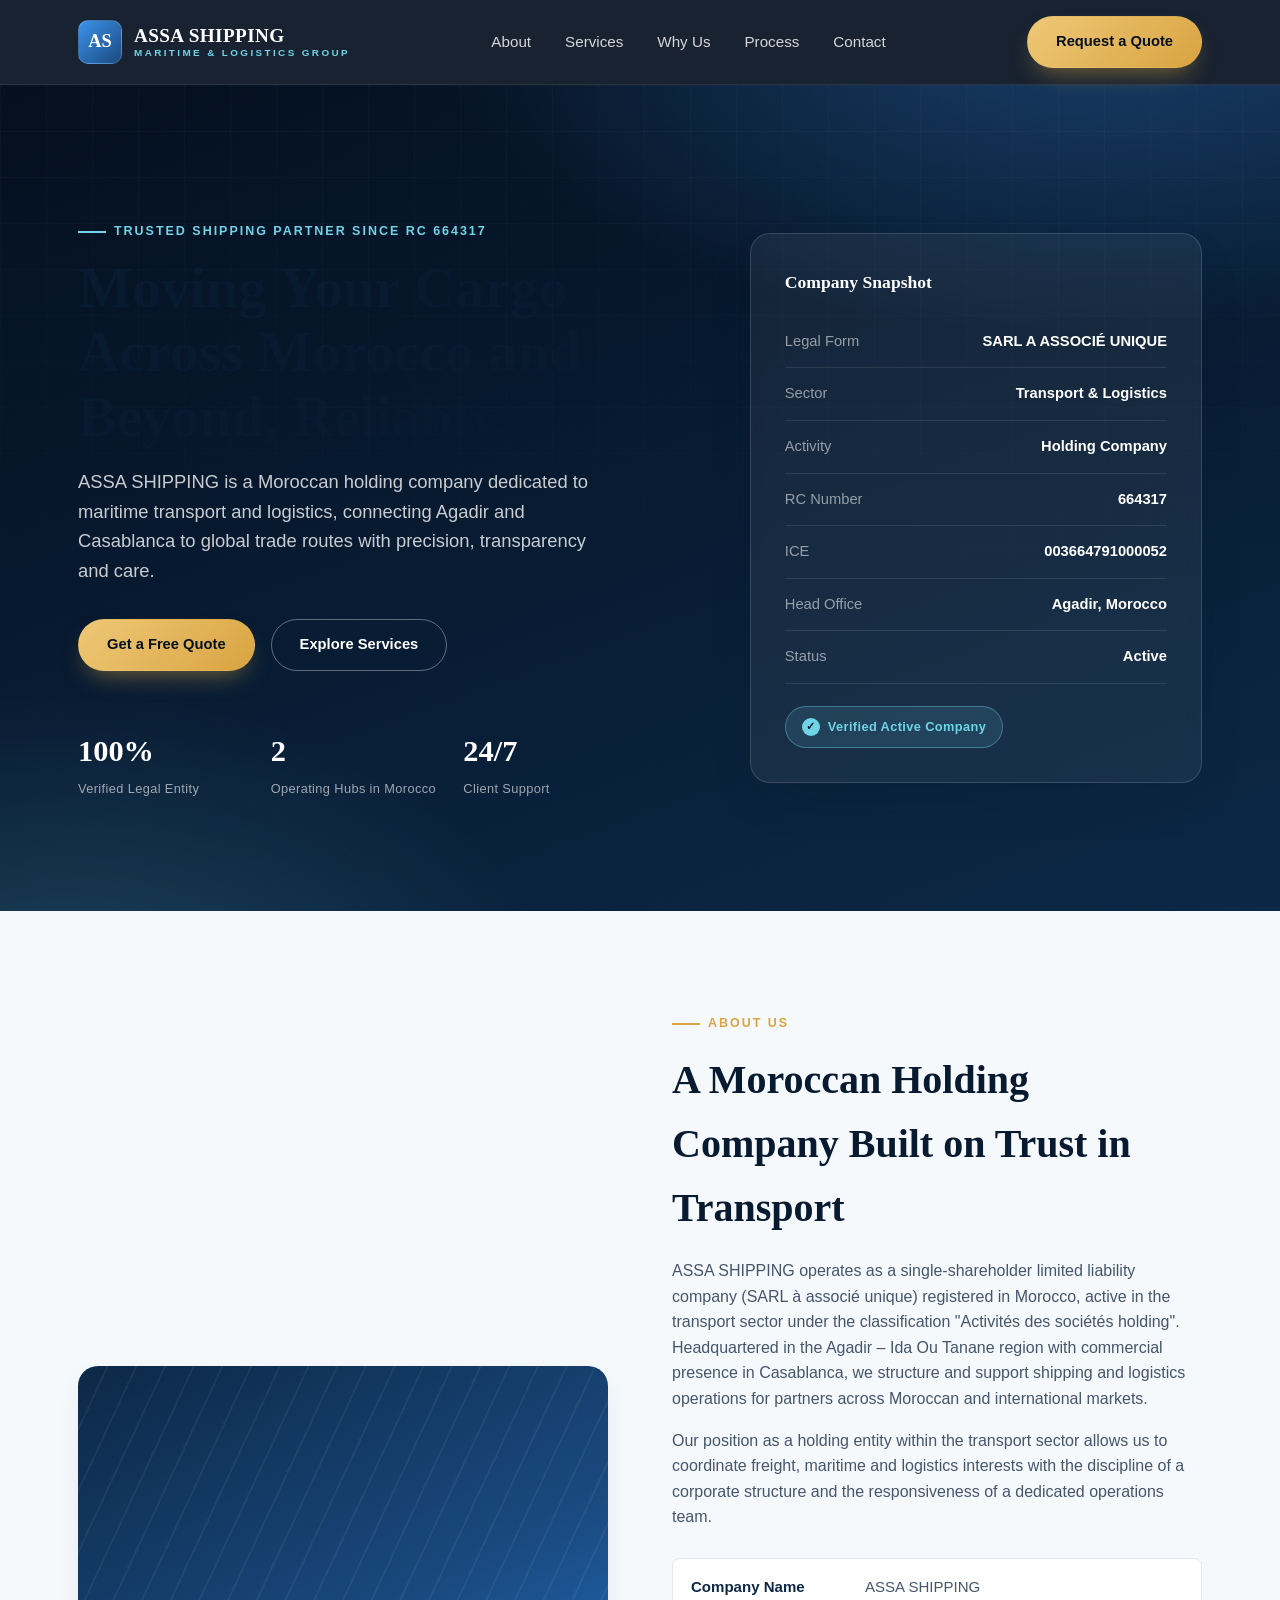
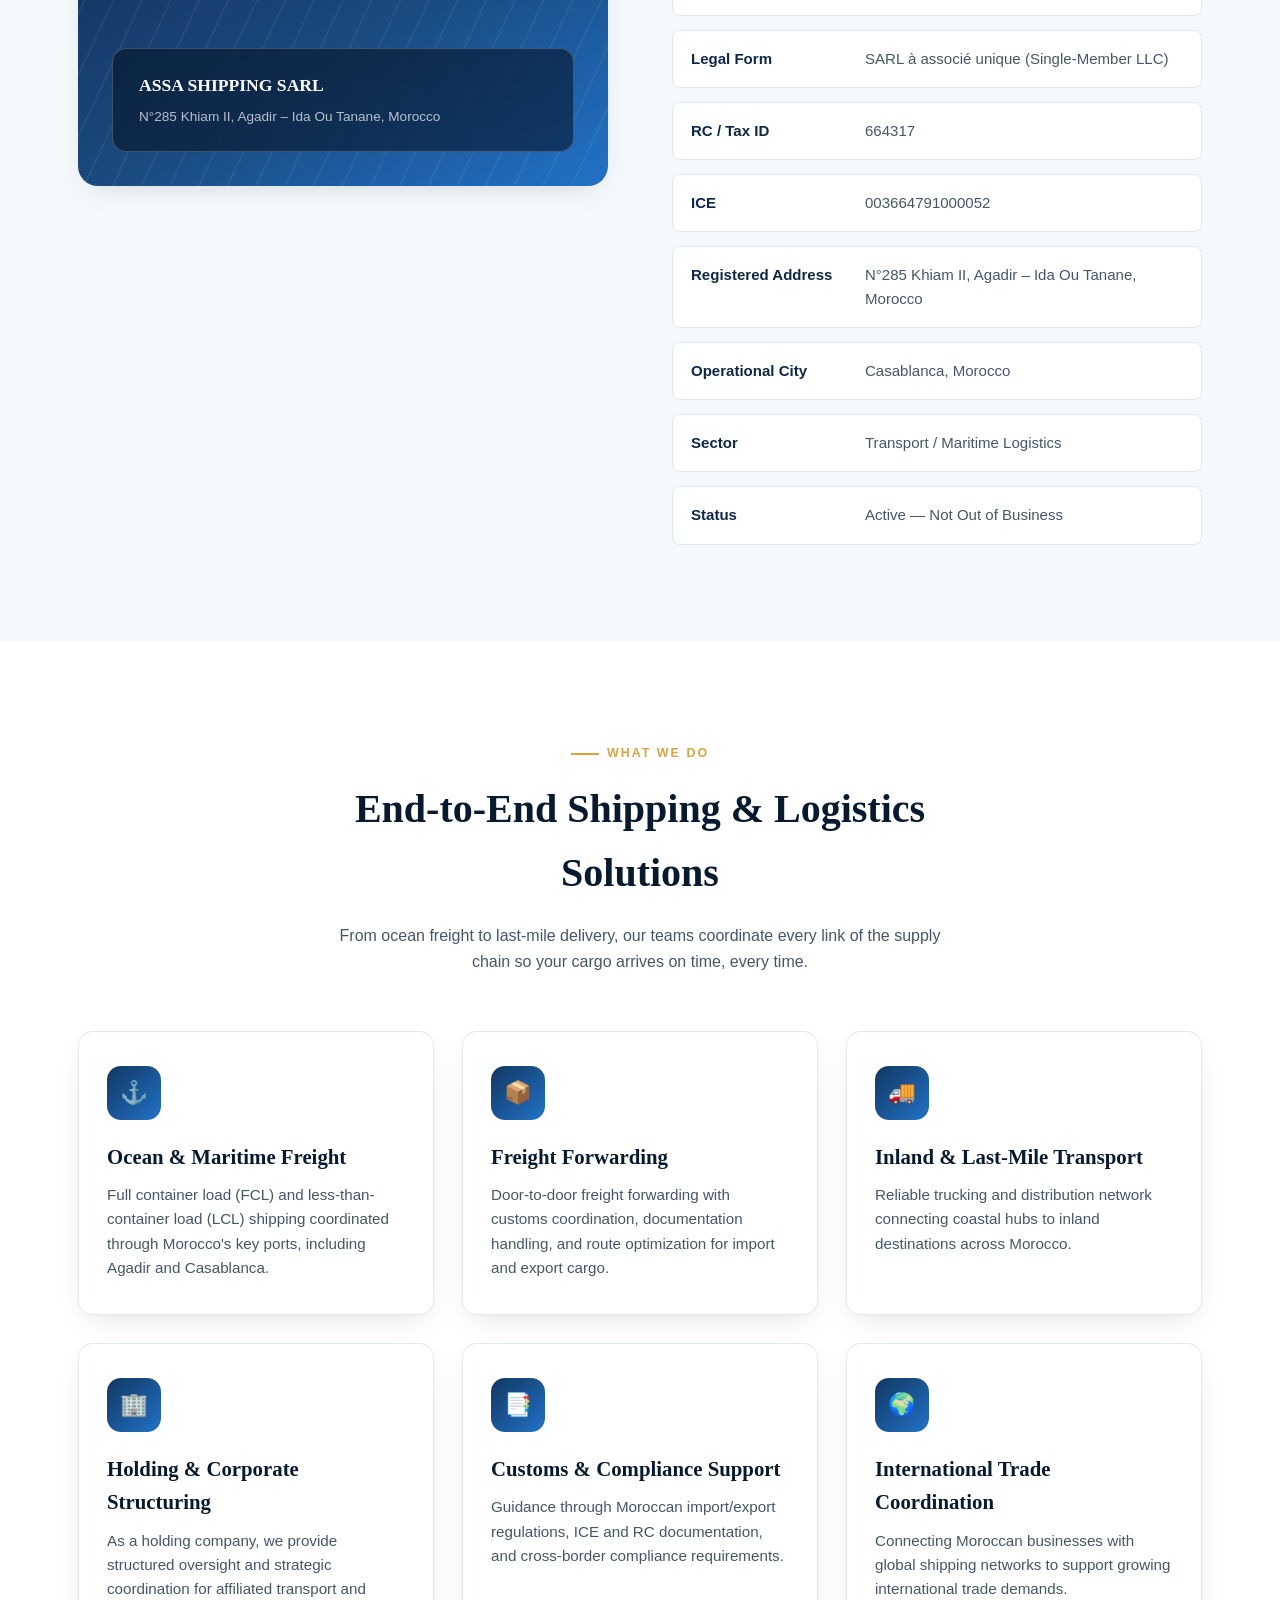
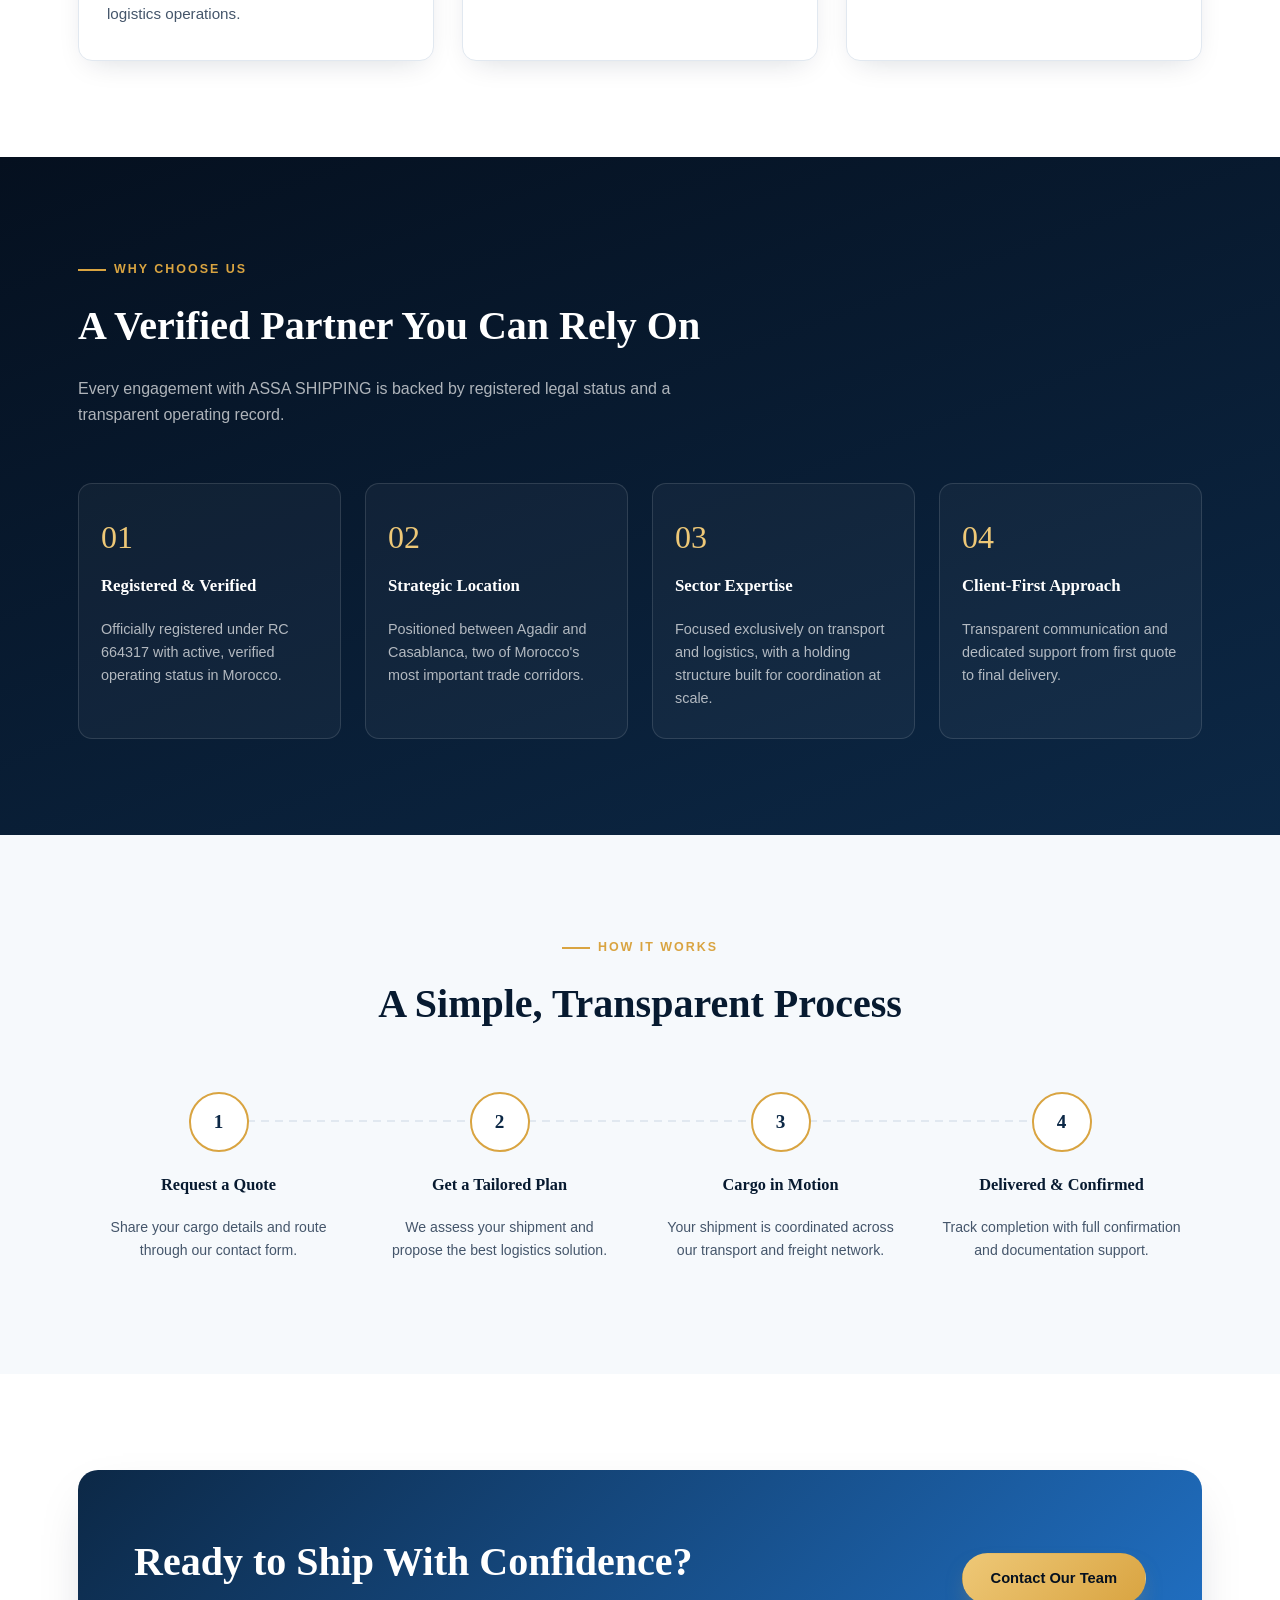
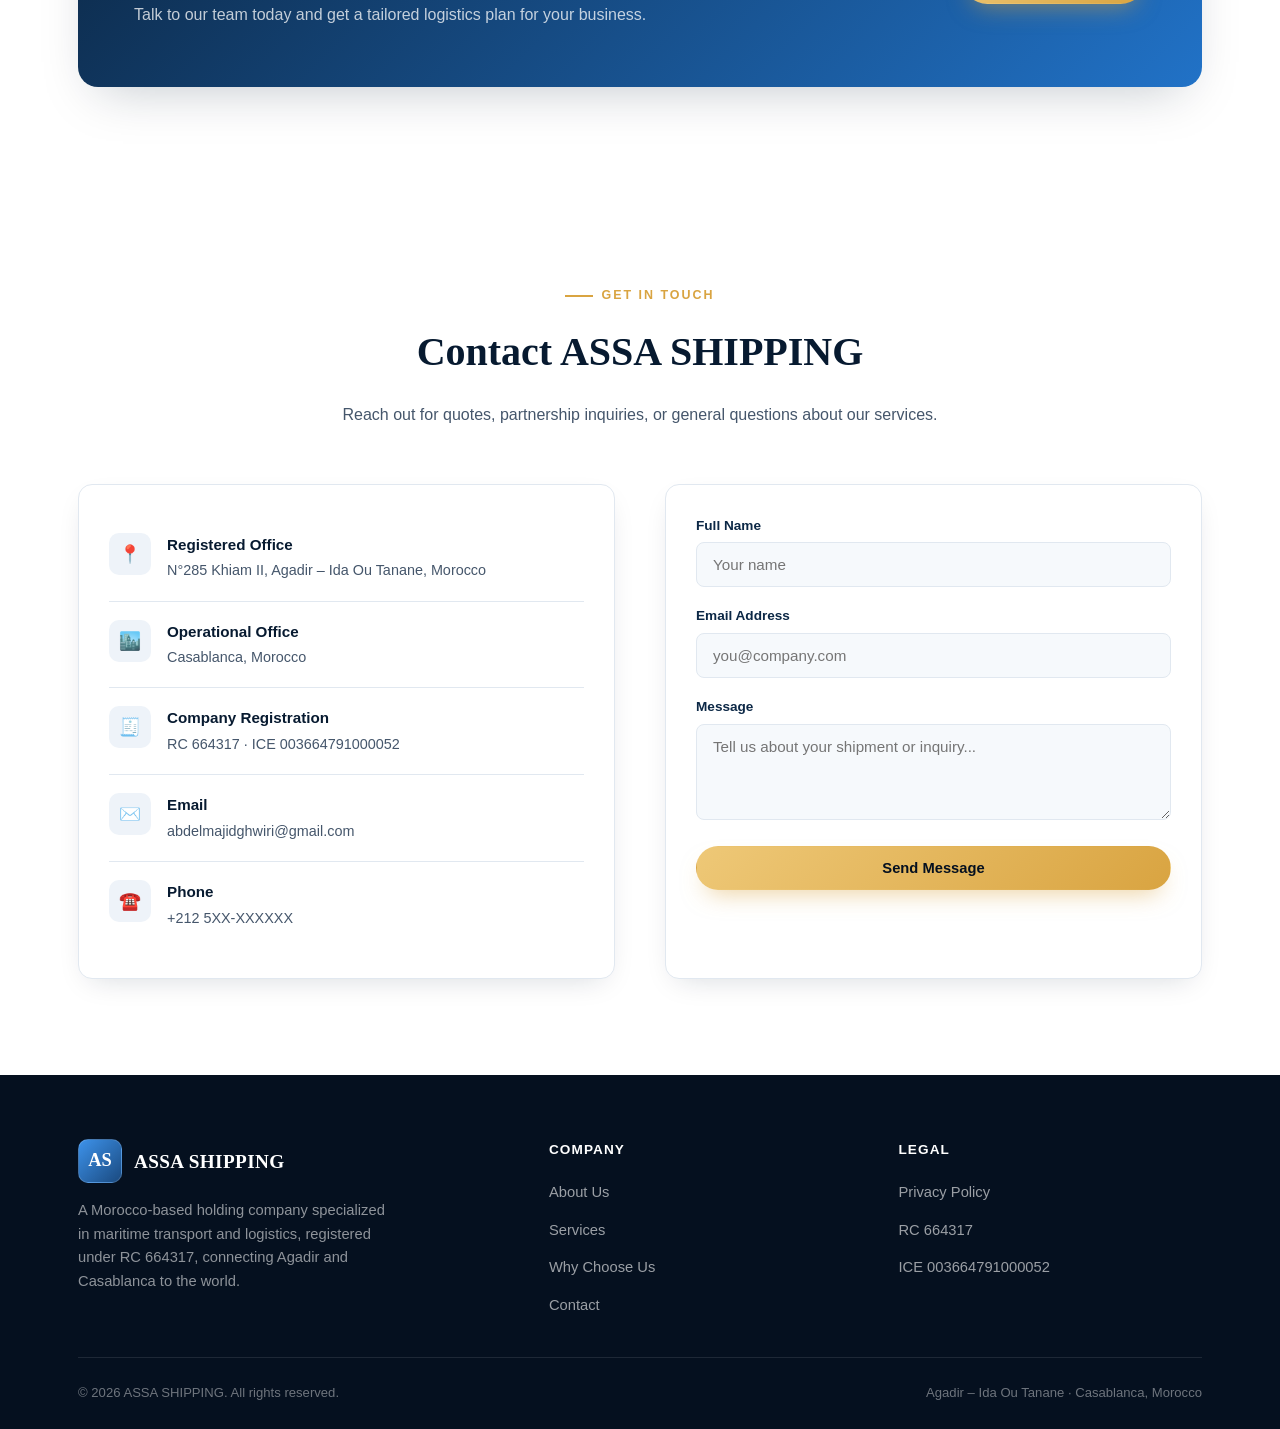
==== commit 51c7886c: "Update index.html" ====
--- a/index.html
+++ b/index.html
@@ -232,7 +232,7 @@
           <div class="icon">✉️</div>
           <div>
             <b>Email</b>
-            <span>contact@assashipping.ma</span>
+            <span>abdelmajidghwiri@gmail.com</span>
           </div>
         </div>
         <div class="contact-row">
